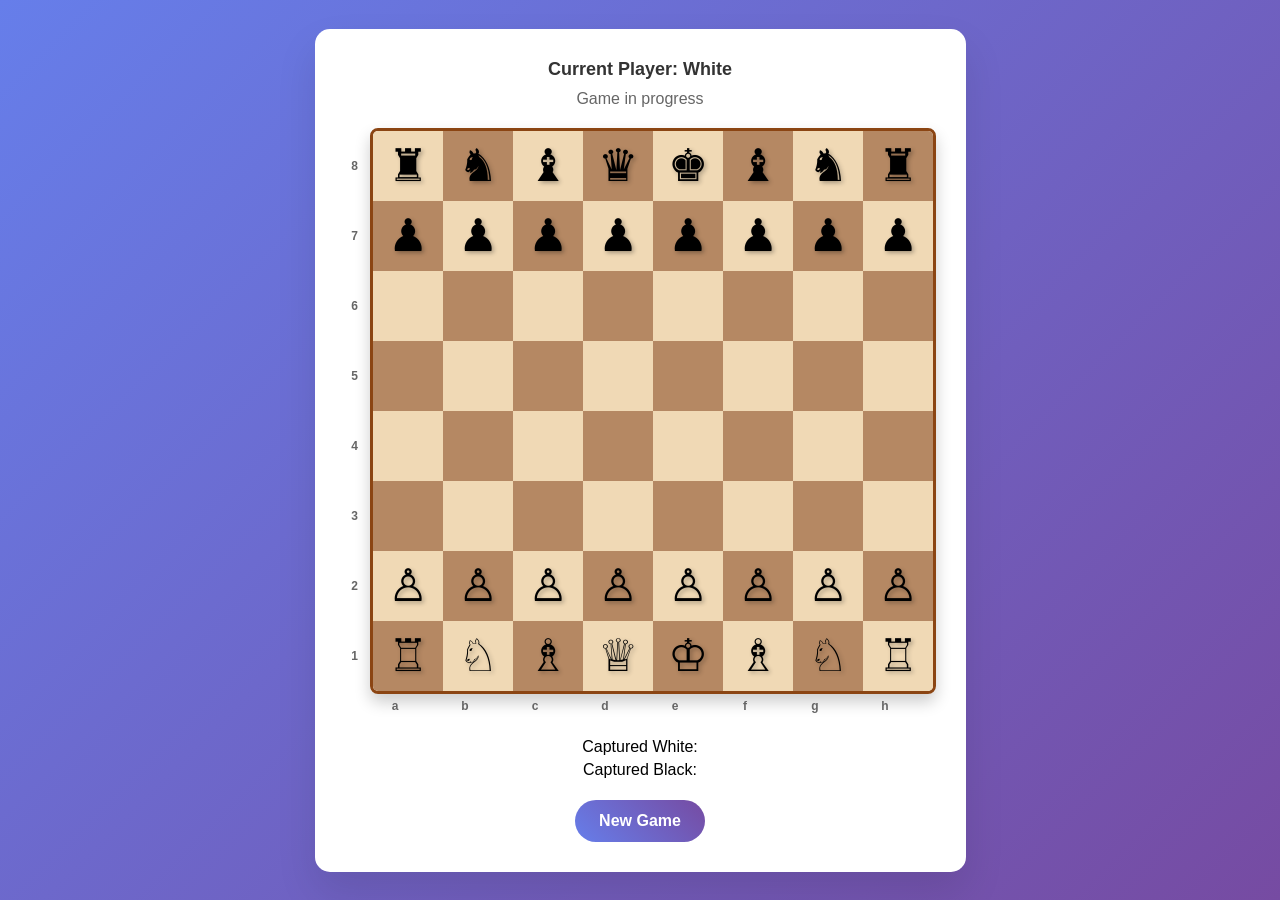
==== index.html @ b8fc79f1 "completed" ====
<!DOCTYPE html>
<html lang="en">
<head>
    <meta charset="UTF-8">
    <meta name="viewport" content="width=device-width, initial-scale=1.0">
    <title>Chess Game</title>
    <link rel="stylesheet" href="style.css">
</head>
<body>
    <div class="game-container">
        <div class="game-info">
            <div class="current-player" id="currentPlayer">Current Player: White</div>
            <div class="game-status" id="gameStatus">Game in progress</div>
        </div>
        
        <div class="board-wrapper">
            <div class="rank-numbers">
                <div>8</div><div>7</div><div>6</div><div>5</div>
                <div>4</div><div>3</div><div>2</div><div>1</div>
            </div>
            <div class="chess-board" id="chessBoard"></div>
        </div>
        <div class="coordinates">
            <div>a</div><div>b</div><div>c</div><div>d</div>
            <div>e</div><div>f</div><div>g</div><div>h</div>
        </div>
        <div class="captured-pieces">
            <div>Captured White: <span class="captured-white" id="capturedWhite"></span></div>
            <div>Captured Black: <span class="captured-black" id="capturedBlack"></span></div>
        </div>
        <button class="reset-btn" onclick="initializeGame()">New Game</button>
    </div>
    <script src="script.js"></script>
</body>
</html>
---- style.css ----
* {
    margin: 0;
    padding: 0;
    box-sizing: border-box;
}
body {
    font-family: Arial, sans-serif;
    display: flex;
    justify-content: center;
    align-items: center;
    min-height: 100vh;
    background: linear-gradient(135deg, #667eea 0%, #764ba2 100%);
    padding: 20px;
}
.game-container {
    display: flex;
    flex-direction: column;
    align-items: center;
    background: white;
    border-radius: 15px;
    box-shadow: 0 20px 40px rgba(0,0,0,0.1);
    padding: 30px;
}
.game-info {
    margin-bottom: 20px;
    text-align: center;
}
.current-player {
    font-size: 18px;
    font-weight: bold;
    color: #333;
    margin-bottom: 10px;
}
.game-status {
    font-size: 16px;
    color: #666;
}
.chess-board {
    display: grid;
    grid-template-columns: repeat(8, 70px);
    grid-template-rows: repeat(8, 70px);
    border: 3px solid #8B4513;
    border-radius: 8px;
    overflow: hidden;
    box-shadow: 0 8px 16px rgba(0,0,0,0.2);
}
.square {
    width: 70px;
    height: 70px;
    display: flex;
    justify-content: center;
    align-items: center;
    position: relative;
    cursor: pointer;
    transition: all 0.2s ease;
}
.square.light {
    background-color: #f0d9b5;
}
.square.dark {
    background-color: #b58863;
}
.square:hover {
    background-color: #fffacd !important;
    transform: scale(1.05);
}
.square.selected {
    background-color: #90EE90 !important;
    box-shadow: inset 0 0 10px rgba(0,0,0,0.3);
}
.square.valid-move {
    background-color: #FFE4B5 !important;
}
.square.valid-move::after {
    content: '';
    position: absolute;
    width: 20px;
    height: 20px;
    background-color: rgba(0,0,0,0.3);
    border-radius: 50%;
}
.piece {
    font-size: 45px;
    cursor: grab;
    user-select: none;
    transition: all 0.2s cubic-bezier(.4,2,.6,1), left 0.3s, top 0.3s;
    text-shadow: 2px 2px 4px rgba(0,0,0,0.3);
    position: relative;
    z-index: 2;
}
.piece.moving {
    transition: all 0.3s cubic-bezier(.4,2,.6,1), left 0.3s, top 0.3s;
    z-index: 10;
}
.piece:hover {
    transform: scale(1.1);
}
.piece.dragging {
    opacity: 0.7;
    transform: scale(1.2);
    cursor: grabbing;
}
.coordinates {
    display: grid;
    grid-template-columns: repeat(8, 70px);
    grid-template-rows: 20px;
    margin-top: 5px;
    text-align: center;
    font-size: 12px;
    font-weight: bold;
    color: #666;
}
.rank-numbers {
    display: grid;
    grid-template-columns: 20px;
    grid-template-rows: repeat(8, 70px);
    margin-right: 5px;
    text-align: center;
    align-items: center;
    font-size: 12px;
    font-weight: bold;
    color: #666;
}
.board-wrapper {
    display: flex;
    align-items: center;
}
.reset-btn {
    margin-top: 20px;
    padding: 12px 24px;
    background: linear-gradient(45deg, #667eea, #764ba2);
    color: white;
    border: none;
    border-radius: 25px;
    font-size: 16px;
    font-weight: bold;
    cursor: pointer;
    transition: all 0.3s ease;
}
.reset-btn:hover {
    transform: translateY(-2px);
    box-shadow: 0 5px 15px rgba(0,0,0,0.2);
}
.captured-pieces {
    margin-top: 15px;
    text-align: center;
}
.captured-white, .captured-black {
    margin: 5px 0;
    font-size: 20px;
}
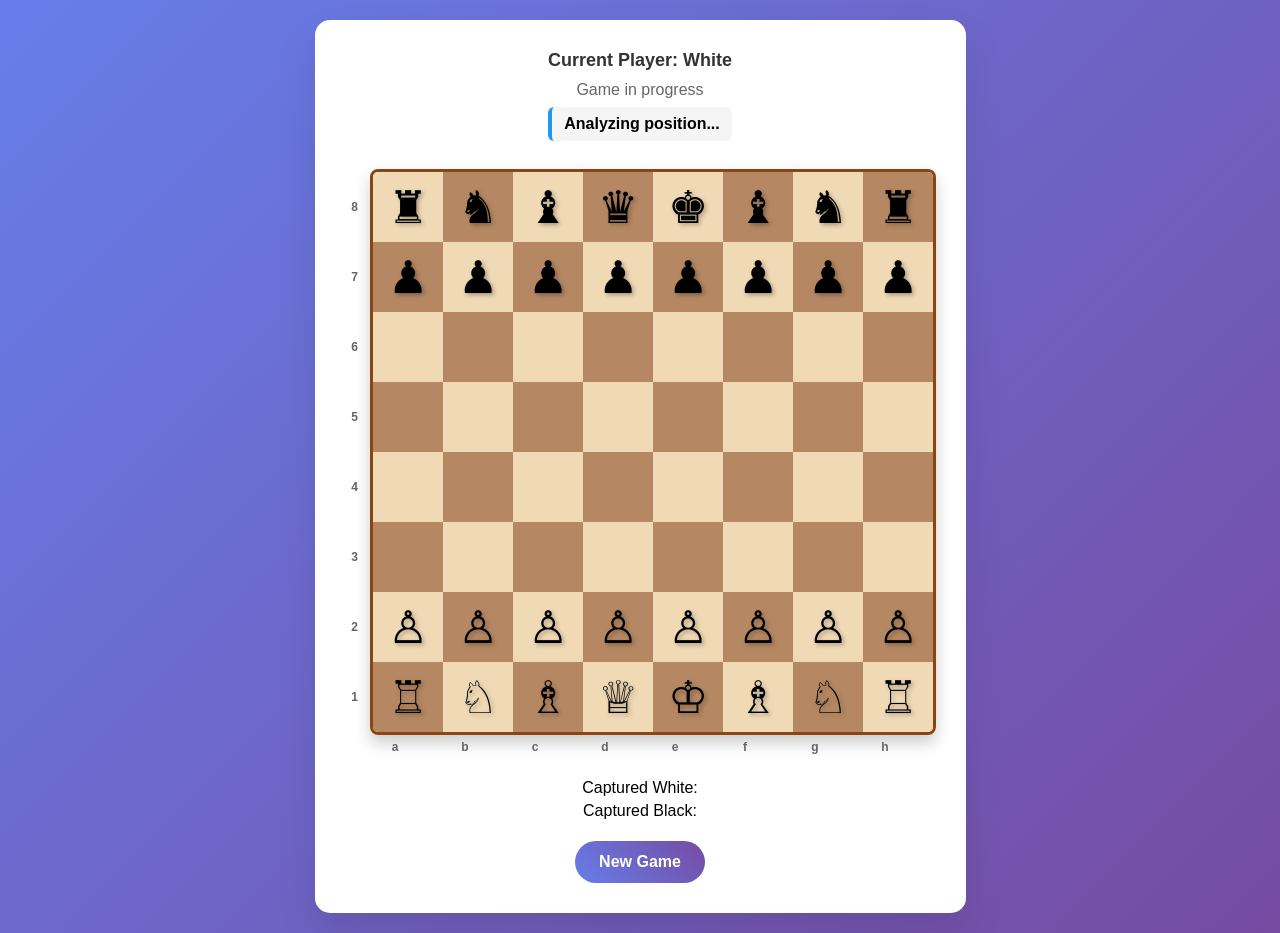
==== commit 7b8ca3a7: "Update: latest changes" ====
--- a/index.html
+++ b/index.html
@@ -11,6 +11,8 @@
         <div class="game-info">
             <div class="current-player" id="currentPlayer">Current Player: White</div>
             <div class="game-status" id="gameStatus">Game in progress</div>
+            <div class="outcome-prediction" id="outcomePrediction">Analyzing position...</div>
+            <div class="prediction-confidence" id="predictionConfidence"></div>
         </div>
         
         <div class="board-wrapper">
--- a/style.css
+++ b/style.css
@@ -34,6 +34,20 @@
 .game-status {
     font-size: 16px;
     color: #666;
+}
+.outcome-prediction {
+    font-size: 16px;
+    font-weight: bold;
+    margin: 8px 0;
+    padding: 8px 12px;
+    border-radius: 6px;
+    background: #f5f5f5;
+    border-left: 4px solid #2196F3;
+}
+.prediction-confidence {
+    font-size: 14px;
+    color: #666;
+    margin-bottom: 5px;
 }
 .chess-board {
     display: grid;
